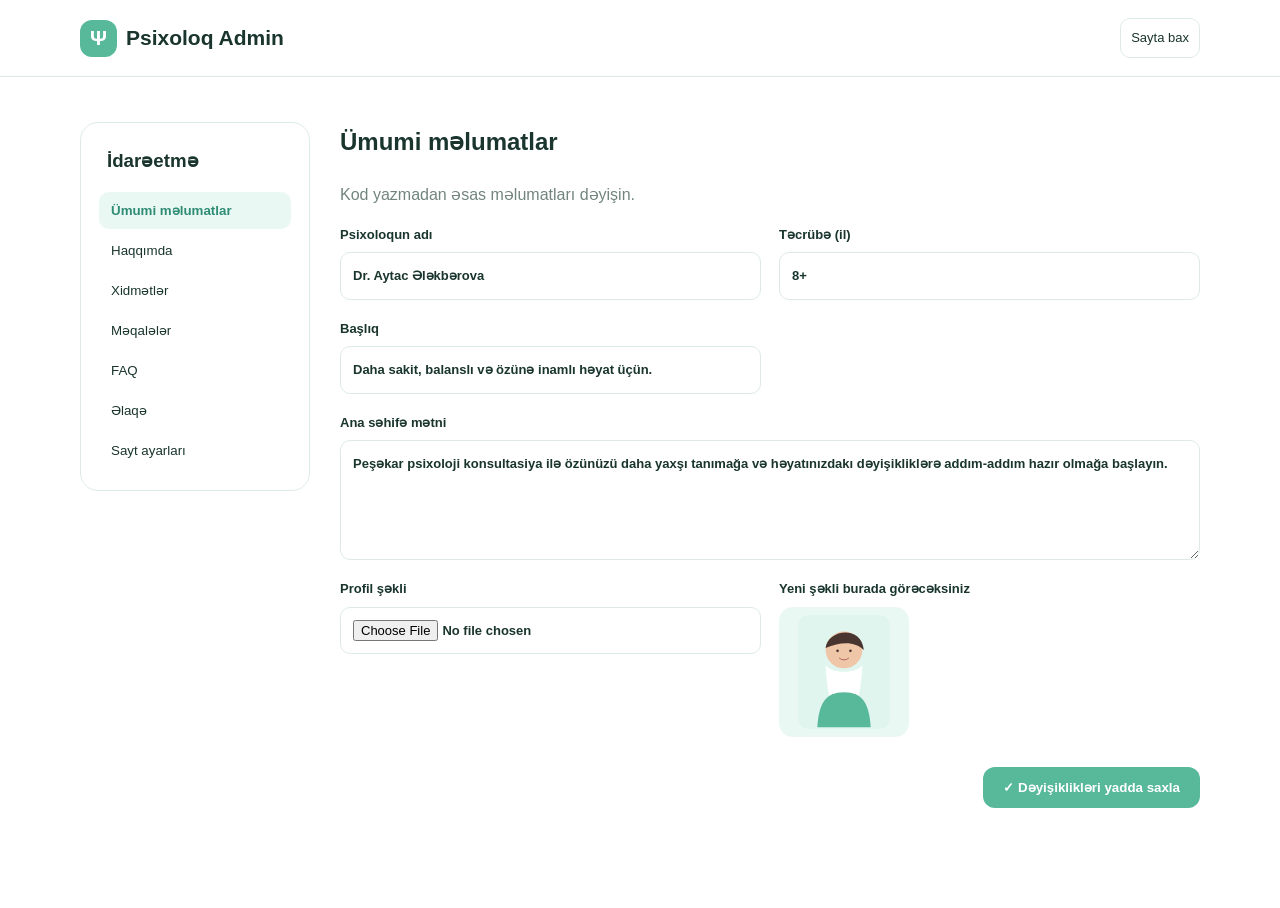
==== admin.html @ 94661ab3 "Ilk versiya" ====
<!DOCTYPE html>
<html lang="az">
<head>
  <meta charset="UTF-8">
  <meta name="viewport" content="width=device-width, initial-scale=1.0">
  <title>Psixoloq Premium — Admin Panel</title>
  <link rel="stylesheet" href="assets/css/style.css">
</head>
<body class="admin-page">
  <header class="header">
    <div class="container nav">
      <a class="logo" href="index.html"><span>Ψ</span> Psixoloq Admin</a>
      <div class="nav-actions"><a class="admin-link" href="index.html">Sayta bax</a></div>
    </div>
  </header>

  <main class="admin-main">
    <div class="container admin-layout">
      <aside class="admin-sidebar">
        <h3>İdarəetmə</h3>
        <button class="side-tab active" data-tab="general">Ümumi məlumatlar</button>
        <button class="side-tab" data-tab="about">Haqqımda</button>
        <button class="side-tab" data-tab="services">Xidmətlər</button>
        <button class="side-tab" data-tab="articles">Məqalələr</button>
        <button class="side-tab" data-tab="faq">FAQ</button>
        <button class="side-tab" data-tab="contact">Əlaqə</button>
        <button class="side-tab" data-tab="settings">Sayt ayarları</button>
      </aside>

      <section class="admin-content">
        <div id="saveMessage" class="save-message">Dəyişikliklər yadda saxlanıldı.</div>

        <div class="admin-tab active" id="tab-general">
          <h1>Ümumi məlumatlar</h1><p class="muted">Kod yazmadan əsas məlumatları dəyişin.</p>
          <div class="form-grid">
            <label>Psixoloqun adı<input id="f-name"></label>
            <label>Təcrübə (il)<input id="f-experience"></label>
            <label>Başlıq<input id="f-heroTitle"></label>
            <label class="full">Ana səhifə mətni<textarea id="f-heroText"></textarea></label>
            <label>Profil şəkli<input id="f-heroImage" type="file" accept="image/*"></label>
            <label>Yeni şəkli burada görəcəksiniz<img id="previewImage" class="admin-preview" src="assets/images/psychologist.svg"></label>
          </div>
        </div>

        <div class="admin-tab" id="tab-about">
          <h1>Haqqımda</h1>
          <div class="form-grid">
            <label>Başlıq<input id="f-aboutTitle"></label>
            <label>Təhsil<input id="f-education"></label>
            <label>İxtisas<input id="f-qualification"></label>
            <label>Seans formatı<input id="f-sessionMode"></label>
            <label class="full">Mətn<textarea id="f-aboutText"></textarea></label>
            <label>Haqqımda şəkli<input id="f-aboutImage" type="file" accept="image/*"></label>
          </div>
        </div>

        <div class="admin-tab" id="tab-services">
          <h1>Xidmətlər / mövzular</h1>
          <div id="serviceEditor"></div>
          <button class="btn btn-primary" id="addService">+ Yeni mövzu</button>
        </div>

        <div class="admin-tab" id="tab-articles">
          <h1>Məqalələr</h1>
          <div id="articleEditor"></div>
          <button class="btn btn-primary" id="addArticle">+ Yeni məqalə</button>
        </div>

        <div class="admin-tab" id="tab-faq">
          <h1>Tez-tez verilən suallar</h1>
          <div id="faqEditor"></div>
          <button class="btn btn-primary" id="addFaq">+ Yeni sual</button>
        </div>

        <div class="admin-tab" id="tab-contact">
          <h1>Əlaqə və sosial şəbəkələr</h1>
          <div class="form-grid">
            <label>WhatsApp nömrəsi<input id="f-whatsapp" placeholder="994501234567"></label>
            <label>Instagram linki<input id="f-instagram"></label>
            <label>Facebook linki<input id="f-facebook"></label>
            <label>YouTube linki<input id="f-youtube"></label>
            <label>TikTok linki<input id="f-tiktok"></label>
          </div>
        </div>

        <div class="admin-tab" id="tab-settings">
          <h1>Sayt ayarları</h1>
          <div class="settings-box">
            <p><strong>3 dil:</strong> Azərbaycan, English, Русский</p>
            <p><strong>Gündüz/gecə modu:</strong> aktivdir</p>
            <p><strong>Responsive:</strong> mobil, planşet və kompüter üçün uyğunlaşdırılıb</p>
            <p><strong>Məlumat saxlama:</strong> demo versiyada brauzerin localStorage yaddaşından istifadə olunur.</p>
          </div>
          <button class="btn btn-danger" id="resetBtn">Demo məlumatlarını sıfırla</button>
        </div>

        <div class="admin-save-bar"><button id="saveBtn" class="btn btn-primary">✓ Dəyişiklikləri yadda saxla</button></div>
      </section>
    </div>
  </main>
  <script src="assets/js/data.js"></script>
  <script src="assets/js/admin.js"></script>
</body>
</html>
---- assets/css/style.css ----
:root{--green:#58b89a;--green-dark:#2e8c73;--green-soft:#eaf8f3;--white:#fff;--text:#19352d;--muted:#71847e;--bg:#fff;--border:#dcebe5;--shadow:0 18px 50px rgba(39,105,87,.10)}
*{box-sizing:border-box}html{scroll-behavior:smooth}body{margin:0;font-family:Inter,Segoe UI,Arial,sans-serif;background:var(--bg);color:var(--text);line-height:1.65}body.dark{--bg:#0d1916;--white:#14231f;--text:#e8f5f0;--muted:#9db2ab;--border:#29443b;--green-soft:#122d25;--shadow:0 18px 50px rgba(0,0,0,.22)}a{text-decoration:none;color:inherit}.container{width:min(1120px,92%);margin:auto}.header{position:sticky;top:0;z-index:50;background:color-mix(in srgb,var(--bg) 92%,transparent);backdrop-filter:blur(14px);border-bottom:1px solid var(--border)}.nav{height:76px;display:flex;align-items:center;justify-content:space-between;gap:22px}.logo{font-size:21px;font-weight:800;display:flex;align-items:center;gap:9px}.logo span{width:37px;height:37px;border-radius:12px;background:var(--green);color:white;display:grid;place-items:center}.nav nav{display:flex;gap:24px;font-size:14px;font-weight:600}.nav nav a:hover{color:var(--green-dark)}.nav-actions{display:flex;align-items:center;gap:9px}.nav-actions select,.icon-btn,.admin-link{border:1px solid var(--border);background:var(--bg);color:var(--text);border-radius:10px;padding:8px 10px}.icon-btn{cursor:pointer}.admin-link{font-size:13px}.menu-btn{display:none;background:none;border:0;color:var(--text);font-size:24px}.hero{padding:90px 0 80px;background:radial-gradient(circle at 85% 15%,var(--green-soft),transparent 36%)}.hero-grid{display:grid;grid-template-columns:1.08fr .92fr;align-items:center;gap:70px}.eyebrow,.section-label{color:var(--green-dark);font-weight:800;font-size:13px;letter-spacing:.08em;text-transform:uppercase}.hero h1{font-size:clamp(42px,5vw,68px);line-height:1.08;margin:17px 0 22px;letter-spacing:-2px}.hero p{font-size:18px;color:var(--muted);max-width:640px}.hero-actions{display:flex;gap:12px;margin:30px 0}.btn{display:inline-flex;align-items:center;justify-content:center;border:0;border-radius:12px;padding:13px 20px;font-weight:800;cursor:pointer}.btn-primary{background:var(--green);color:#fff}.btn-primary:hover{background:var(--green-dark)}.btn-secondary{border:1px solid var(--border);background:var(--bg)}.trust-row{display:flex;gap:38px;margin-top:35px}.trust-row div{display:flex;flex-direction:column}.trust-row strong{font-size:22px}.trust-row span{font-size:12px;color:var(--muted)}.hero-photo-wrap{position:relative;background:var(--green-soft);border-radius:42% 42% 18% 18%;padding:20px;min-height:500px;display:grid;place-items:center;box-shadow:var(--shadow)}.hero-photo-wrap img{width:82%;max-height:510px;object-fit:contain;z-index:2}.floating-card{position:absolute;left:-35px;bottom:35px;background:var(--bg);padding:15px 18px;border-radius:16px;display:flex;gap:10px;align-items:center;box-shadow:var(--shadow);z-index:3}.floating-card small{display:block;color:var(--muted);font-size:11px}.check{width:32px;height:32px;border-radius:50%;background:var(--green-soft);color:var(--green-dark);display:grid;place-items:center}.section{padding:95px 0}.soft{background:var(--green-soft)}.about-grid{display:grid;grid-template-columns:.85fr 1.15fr;gap:75px;align-items:center}.section-image{background:var(--green-soft);border-radius:30px;padding:35px;text-align:center}.section-image img{max-width:100%;height:420px;object-fit:contain}.section h2{font-size:42px;line-height:1.15;margin:12px 0 18px}.section p{color:var(--muted)}.info-cards{display:grid;grid-template-columns:repeat(3,1fr);gap:12px;margin-top:28px}.info-card{padding:16px;border:1px solid var(--border);border-radius:14px}.info-card b,.info-card span{display:block}.info-card span{font-size:12px;color:var(--muted);margin-top:3px}.section-heading{display:flex;justify-content:space-between;align-items:end;gap:40px;margin-bottom:35px}.section-heading>p{max-width:430px}.cards-grid{display:grid;grid-template-columns:repeat(4,1fr);gap:16px}.topic-card{padding:25px;background:var(--bg);border:1px solid var(--border);border-radius:20px;transition:.2s}.topic-card:hover{transform:translateY(-4px);box-shadow:var(--shadow)}.topic-icon{width:45px;height:45px;border-radius:14px;background:var(--green-soft);display:grid;place-items:center;font-size:21px;margin-bottom:20px}.topic-card h3{font-size:17px;margin:0 0 7px}.topic-card p{font-size:13px;margin:0}.articles-grid{display:grid;grid-template-columns:repeat(3,1fr);gap:18px}.article-card{border:1px solid var(--border);border-radius:20px;overflow:hidden;background:var(--bg)}.article-card img{width:100%;height:190px;object-fit:cover;background:var(--green-soft)}.article-body{padding:20px}.article-body h3{margin:0 0 8px}.article-body p{font-size:13px}.center-heading{text-align:center;margin-bottom:35px}.narrow{max-width:850px}.faq-list{display:grid;gap:12px}.faq-item{border:1px solid var(--border);background:var(--bg);border-radius:14px;padding:18px 20px}.faq-q{display:flex;justify-content:space-between;font-weight:800;cursor:pointer}.faq-a{display:none;color:var(--muted);padding-top:12px}.faq-item.open .faq-a{display:block}.contact-section{padding-top:50px}.contact-box{background:var(--green-dark);color:white;border-radius:28px;padding:45px;display:flex;align-items:center;justify-content:space-between;gap:30px}.contact-box p{color:#d8eee7}.light-label{color:#b9eadb}.contact-actions{display:flex;gap:10px}.btn-white{background:white;color:var(--green-dark)}.btn-outline-white{border:1px solid rgba(255,255,255,.5);color:white}.footer{padding:25px 0;border-top:1px solid var(--border)}.footer-inner{display:flex;justify-content:space-between;color:var(--muted);font-size:13px}
.admin-main{padding:45px 0 100px}.admin-layout{display:grid;grid-template-columns:230px 1fr;gap:30px}.admin-sidebar{position:sticky;top:100px;align-self:start;border:1px solid var(--border);padding:18px;border-radius:18px;background:var(--bg)}.admin-sidebar h3{margin:5px 8px 15px}.side-tab{display:block;width:100%;text-align:left;padding:11px 12px;border:0;background:none;color:var(--text);border-radius:10px;cursor:pointer;margin:3px 0}.side-tab.active,.side-tab:hover{background:var(--green-soft);color:var(--green-dark);font-weight:700}.admin-content{min-width:0}.admin-tab{display:none}.admin-tab.active{display:block}.admin-tab h1{margin-top:0}.muted{color:var(--muted)}.form-grid{display:grid;grid-template-columns:1fr 1fr;gap:18px}.form-grid label{display:flex;flex-direction:column;gap:7px;font-weight:700;font-size:13px}.form-grid .full{grid-column:1/-1}input,textarea{font:inherit;padding:12px;border:1px solid var(--border);border-radius:10px;background:var(--bg);color:var(--text);outline:none}textarea{min-height:120px;resize:vertical}.admin-preview{width:130px;height:130px;object-fit:contain;background:var(--green-soft);border-radius:14px;padding:8px}.editor-card{border:1px solid var(--border);padding:18px;border-radius:16px;margin-bottom:14px;background:var(--bg)}.editor-card .grid{display:grid;grid-template-columns:1fr 1fr;gap:12px}.editor-card label{display:flex;flex-direction:column;gap:5px;font-size:12px;font-weight:700}.editor-card .full{grid-column:1/-1}.remove-btn{margin-top:12px;border:0;background:#ffe9e9;color:#b93838;padding:9px 12px;border-radius:9px;cursor:pointer}.settings-box{padding:22px;border:1px solid var(--border);border-radius:16px;margin:20px 0}.btn-danger{background:#c94c4c;color:white}.admin-save-bar{position:sticky;bottom:15px;margin-top:30px;display:flex;justify-content:flex-end}.save-message{position:fixed;right:25px;top:90px;background:var(--green-dark);color:white;padding:12px 18px;border-radius:10px;display:none;z-index:99}.save-message.show{display:block}
@media(max-width:900px){.nav nav{display:none}.menu-btn{display:block}.nav nav.open{display:flex;position:absolute;left:4%;right:4%;top:70px;background:var(--bg);border:1px solid var(--border);padding:18px;border-radius:14px;flex-direction:column}.hero-grid,.about-grid{grid-template-columns:1fr}.hero{padding-top:55px}.hero-photo-wrap{min-height:390px;max-width:560px;margin:auto}.cards-grid{grid-template-columns:repeat(2,1fr)}.articles-grid{grid-template-columns:1fr 1fr}.admin-layout{grid-template-columns:1fr}.admin-sidebar{position:static}.admin-sidebar{display:grid;grid-template-columns:repeat(2,1fr);gap:4px}.admin-sidebar h3{grid-column:1/-1}.contact-box{flex-direction:column;align-items:flex-start}}
@media(max-width:600px){.container{width:min(94%,1120px)}.nav{height:66px}.nav-actions .admin-link{display:none}.hero h1{font-size:40px}.hero p{font-size:16px}.hero-actions,.contact-actions{flex-direction:column}.trust-row{gap:20px}.floating-card{left:8px;bottom:15px}.section{padding:65px 0}.section h2{font-size:32px}.info-cards,.cards-grid,.articles-grid,.form-grid,.editor-card .grid{grid-template-columns:1fr}.form-grid .full,.editor-card .full{grid-column:auto}.section-heading{display:block}.contact-box{padding:30px}.admin-sidebar{grid-template-columns:1fr}.admin-save-bar{justify-content:stretch}.admin-save-bar .btn{width:100%}}
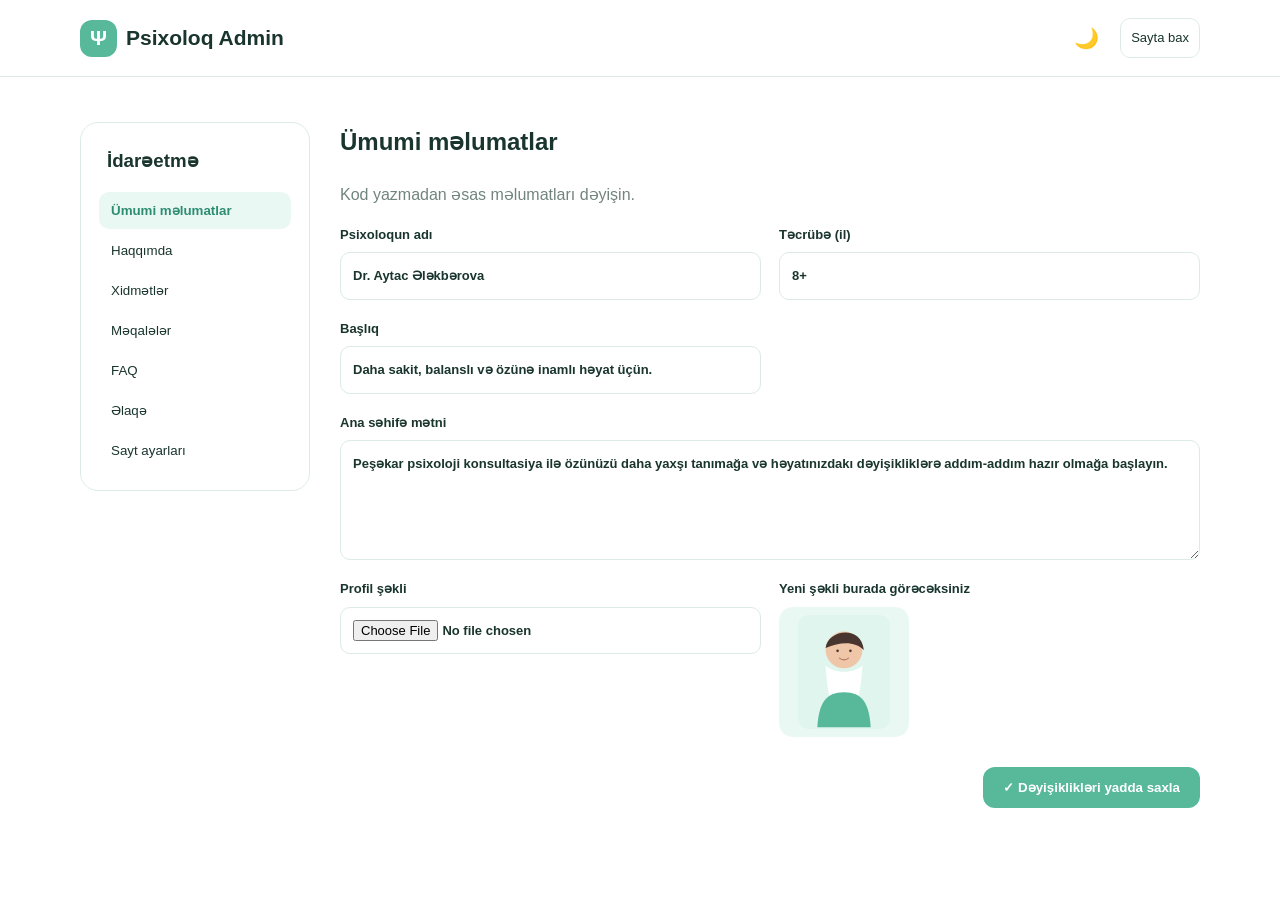
==== commit acc11d0e: "Admin theme toggle" ====
--- a/admin.html
+++ b/admin.html
@@ -10,7 +10,12 @@
   <header class="header">
     <div class="container nav">
       <a class="logo" href="index.html"><span>Ψ</span> Psixoloq Admin</a>
-      <div class="nav-actions"><a class="admin-link" href="index.html">Sayta bax</a></div>
+   <div class="nav-actions">
+  <button id="adminThemeBtn" class="admin-theme-btn" type="button" title="Gecə/Gündüz rejimi">
+    🌙
+  </button>
+  <a class="admin-link" href="index.html">Sayta bax</a>
+</div>
     </div>
   </header>
 
@@ -101,4 +106,4 @@
   <script src="assets/js/data.js"></script>
   <script src="assets/js/admin.js"></script>
 </body>
-</html>+</html>
--- a/assets/css/style.css
+++ b/assets/css/style.css
@@ -3,3 +3,83 @@
 .admin-main{padding:45px 0 100px}.admin-layout{display:grid;grid-template-columns:230px 1fr;gap:30px}.admin-sidebar{position:sticky;top:100px;align-self:start;border:1px solid var(--border);padding:18px;border-radius:18px;background:var(--bg)}.admin-sidebar h3{margin:5px 8px 15px}.side-tab{display:block;width:100%;text-align:left;padding:11px 12px;border:0;background:none;color:var(--text);border-radius:10px;cursor:pointer;margin:3px 0}.side-tab.active,.side-tab:hover{background:var(--green-soft);color:var(--green-dark);font-weight:700}.admin-content{min-width:0}.admin-tab{display:none}.admin-tab.active{display:block}.admin-tab h1{margin-top:0}.muted{color:var(--muted)}.form-grid{display:grid;grid-template-columns:1fr 1fr;gap:18px}.form-grid label{display:flex;flex-direction:column;gap:7px;font-weight:700;font-size:13px}.form-grid .full{grid-column:1/-1}input,textarea{font:inherit;padding:12px;border:1px solid var(--border);border-radius:10px;background:var(--bg);color:var(--text);outline:none}textarea{min-height:120px;resize:vertical}.admin-preview{width:130px;height:130px;object-fit:contain;background:var(--green-soft);border-radius:14px;padding:8px}.editor-card{border:1px solid var(--border);padding:18px;border-radius:16px;margin-bottom:14px;background:var(--bg)}.editor-card .grid{display:grid;grid-template-columns:1fr 1fr;gap:12px}.editor-card label{display:flex;flex-direction:column;gap:5px;font-size:12px;font-weight:700}.editor-card .full{grid-column:1/-1}.remove-btn{margin-top:12px;border:0;background:#ffe9e9;color:#b93838;padding:9px 12px;border-radius:9px;cursor:pointer}.settings-box{padding:22px;border:1px solid var(--border);border-radius:16px;margin:20px 0}.btn-danger{background:#c94c4c;color:white}.admin-save-bar{position:sticky;bottom:15px;margin-top:30px;display:flex;justify-content:flex-end}.save-message{position:fixed;right:25px;top:90px;background:var(--green-dark);color:white;padding:12px 18px;border-radius:10px;display:none;z-index:99}.save-message.show{display:block}
 @media(max-width:900px){.nav nav{display:none}.menu-btn{display:block}.nav nav.open{display:flex;position:absolute;left:4%;right:4%;top:70px;background:var(--bg);border:1px solid var(--border);padding:18px;border-radius:14px;flex-direction:column}.hero-grid,.about-grid{grid-template-columns:1fr}.hero{padding-top:55px}.hero-photo-wrap{min-height:390px;max-width:560px;margin:auto}.cards-grid{grid-template-columns:repeat(2,1fr)}.articles-grid{grid-template-columns:1fr 1fr}.admin-layout{grid-template-columns:1fr}.admin-sidebar{position:static}.admin-sidebar{display:grid;grid-template-columns:repeat(2,1fr);gap:4px}.admin-sidebar h3{grid-column:1/-1}.contact-box{flex-direction:column;align-items:flex-start}}
 @media(max-width:600px){.container{width:min(94%,1120px)}.nav{height:66px}.nav-actions .admin-link{display:none}.hero h1{font-size:40px}.hero p{font-size:16px}.hero-actions,.contact-actions{flex-direction:column}.trust-row{gap:20px}.floating-card{left:8px;bottom:15px}.section{padding:65px 0}.section h2{font-size:32px}.info-cards,.cards-grid,.articles-grid,.form-grid,.editor-card .grid{grid-template-columns:1fr}.form-grid .full,.editor-card .full{grid-column:auto}.section-heading{display:block}.contact-box{padding:30px}.admin-sidebar{grid-template-columns:1fr}.admin-save-bar{justify-content:stretch}.admin-save-bar .btn{width:100%}}
+/* =========================
+   ADMIN DARK / LIGHT MODE
+   ========================= */
+
+.admin-theme-btn {
+  border: 0;
+  background: transparent;
+  font-size: 20px;
+  cursor: pointer;
+  padding: 8px 12px;
+  border-radius: 10px;
+  transition: 0.2s ease;
+}
+
+.admin-theme-btn:hover {
+  background: rgba(127, 127, 127, 0.12);
+}
+
+/* Dark mode */
+
+body.admin-dark {
+  background: #111827;
+  color: #f3f4f6;
+}
+
+body.admin-dark .header {
+  background: #111827;
+  border-color: #374151;
+}
+
+body.admin-dark .logo,
+body.admin-dark h1,
+body.admin-dark h2,
+body.admin-dark h3,
+body.admin-dark label,
+body.admin-dark p {
+  color: #f3f4f6;
+}
+
+body.admin-dark .admin-sidebar {
+  background: #1f2937;
+  border-color: #374151;
+}
+
+body.admin-dark .admin-content {
+  background: #111827;
+}
+
+body.admin-dark .editor-card,
+body.admin-dark .settings-box {
+  background: #1f2937;
+  border-color: #374151;
+}
+
+body.admin-dark input,
+body.admin-dark textarea,
+body.admin-dark select {
+  background: #111827;
+  color: #f3f4f6;
+  border-color: #4b5563;
+}
+
+body.admin-dark .side-tab {
+  color: #d1d5db;
+}
+
+body.admin-dark .side-tab:hover,
+body.admin-dark .side-tab.active {
+  background: #374151;
+  color: #ffffff;
+}
+
+body.admin-dark .muted {
+  color: #9ca3af;
+}
+
+body.admin-dark .admin-save-bar {
+  background: #1f2937;
+  border-color: #374151;
+}
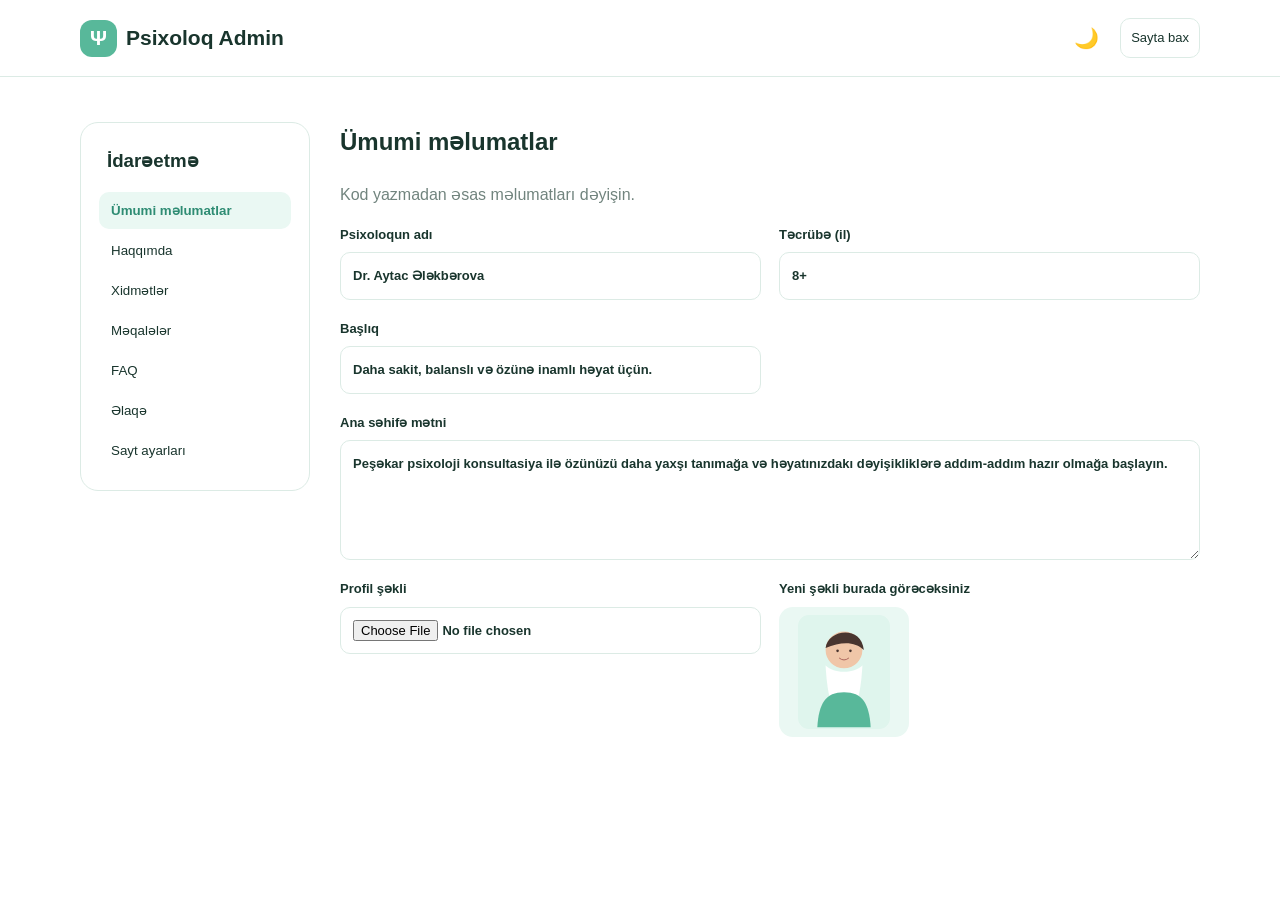
==== commit cb5c5efb: "Improve social media settings" ====
--- a/admin.html
+++ b/admin.html
@@ -80,12 +80,55 @@
         <div class="admin-tab" id="tab-contact">
           <h1>Əlaqə və sosial şəbəkələr</h1>
           <div class="form-grid">
-            <label>WhatsApp nömrəsi<input id="f-whatsapp" placeholder="994501234567"></label>
-            <label>Instagram linki<input id="f-instagram"></label>
-            <label>Facebook linki<input id="f-facebook"></label>
-            <label>YouTube linki<input id="f-youtube"></label>
-            <label>TikTok linki<input id="f-tiktok"></label>
-          </div>
+           <div class="form-grid">
+
+  <label>
+    WhatsApp nömrəsi
+    <input
+      id="f-whatsapp"
+      type="text"
+      placeholder="994501234567"
+    >
+    <small>+ işarəsi olmadan yazın.</small>
+  </label>
+
+  <label>
+    Instagram
+    <input
+      id="f-instagram"
+      type="url"
+      placeholder="https://instagram.com/istifadeci"
+    >
+  </label>
+
+  <label>
+    TikTok
+    <input
+      id="f-tiktok"
+      type="url"
+      placeholder="https://tiktok.com/@istifadeci"
+    >
+  </label>
+
+  <label>
+    YouTube
+    <input
+      id="f-youtube"
+      type="url"
+      placeholder="https://youtube.com/@kanal"
+    >
+  </label>
+
+  <label>
+    Facebook
+    <input
+      id="f-facebook"
+      type="url"
+      placeholder="https://facebook.com/istifadeci"
+    >
+  </label>
+
+</div>
         </div>
 
         <div class="admin-tab" id="tab-settings">
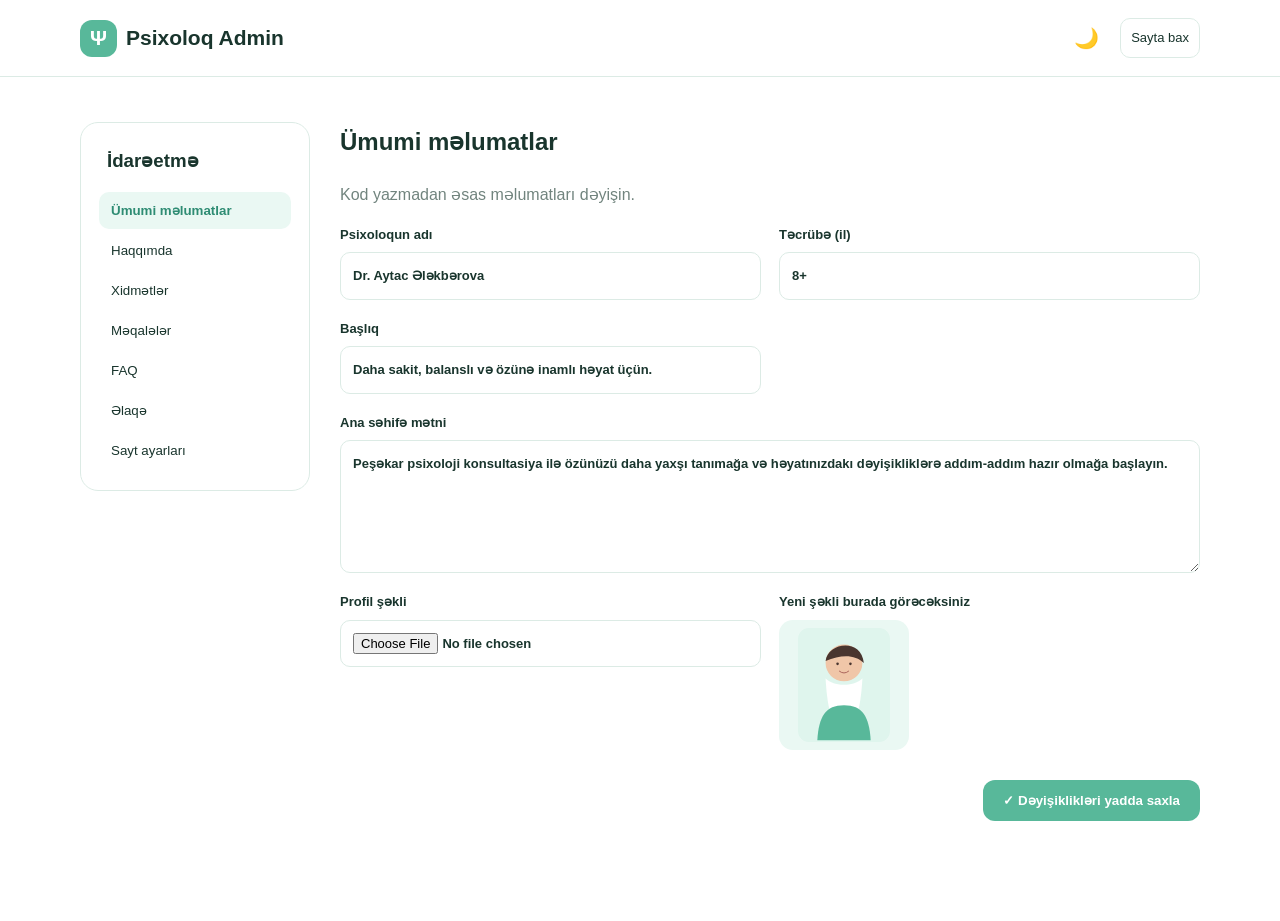
==== commit 83b37349: "Update admin.html" ====
--- a/admin.html
+++ b/admin.html
@@ -3,150 +3,528 @@
 <head>
   <meta charset="UTF-8">
   <meta name="viewport" content="width=device-width, initial-scale=1.0">
+
   <title>Psixoloq Premium — Admin Panel</title>
+
   <link rel="stylesheet" href="assets/css/style.css">
 </head>
+
 <body class="admin-page">
+
+  <!-- HEADER -->
   <header class="header">
     <div class="container nav">
-      <a class="logo" href="index.html"><span>Ψ</span> Psixoloq Admin</a>
-   <div class="nav-actions">
-  <button id="adminThemeBtn" class="admin-theme-btn" type="button" title="Gecə/Gündüz rejimi">
-    🌙
-  </button>
-  <a class="admin-link" href="index.html">Sayta bax</a>
-</div>
+
+      <a class="logo" href="index.html">
+        <span>Ψ</span> Psixoloq Admin
+      </a>
+
+      <div class="nav-actions">
+
+        <button
+          id="adminThemeBtn"
+          class="admin-theme-btn"
+          type="button"
+          title="Gecə/Gündüz rejimi"
+        >
+          🌙
+        </button>
+
+        <a class="admin-link" href="index.html">
+          Sayta bax
+        </a>
+
+      </div>
+
     </div>
   </header>
 
+
+  <!-- MAIN -->
   <main class="admin-main">
+
     <div class="container admin-layout">
+
+
+      <!-- SIDEBAR -->
       <aside class="admin-sidebar">
+
         <h3>İdarəetmə</h3>
-        <button class="side-tab active" data-tab="general">Ümumi məlumatlar</button>
-        <button class="side-tab" data-tab="about">Haqqımda</button>
-        <button class="side-tab" data-tab="services">Xidmətlər</button>
-        <button class="side-tab" data-tab="articles">Məqalələr</button>
-        <button class="side-tab" data-tab="faq">FAQ</button>
-        <button class="side-tab" data-tab="contact">Əlaqə</button>
-        <button class="side-tab" data-tab="settings">Sayt ayarları</button>
+
+        <button
+          class="side-tab active"
+          data-tab="general"
+          type="button"
+        >
+          Ümumi məlumatlar
+        </button>
+
+        <button
+          class="side-tab"
+          data-tab="about"
+          type="button"
+        >
+          Haqqımda
+        </button>
+
+        <button
+          class="side-tab"
+          data-tab="services"
+          type="button"
+        >
+          Xidmətlər
+        </button>
+
+        <button
+          class="side-tab"
+          data-tab="articles"
+          type="button"
+        >
+          Məqalələr
+        </button>
+
+        <button
+          class="side-tab"
+          data-tab="faq"
+          type="button"
+        >
+          FAQ
+        </button>
+
+        <button
+          class="side-tab"
+          data-tab="contact"
+          type="button"
+        >
+          Əlaqə
+        </button>
+
+        <button
+          class="side-tab"
+          data-tab="settings"
+          type="button"
+        >
+          Sayt ayarları
+        </button>
+
       </aside>
 
+
+      <!-- CONTENT -->
       <section class="admin-content">
-        <div id="saveMessage" class="save-message">Dəyişikliklər yadda saxlanıldı.</div>
-
-        <div class="admin-tab active" id="tab-general">
-          <h1>Ümumi məlumatlar</h1><p class="muted">Kod yazmadan əsas məlumatları dəyişin.</p>
+
+
+        <!-- SAVE MESSAGE -->
+        <div
+          id="saveMessage"
+          class="save-message"
+        >
+          Dəyişikliklər yadda saxlanıldı.
+        </div>
+
+
+
+        <!-- ========================= -->
+        <!-- ÜMUMİ MƏLUMATLAR -->
+        <!-- ========================= -->
+
+        <div
+          class="admin-tab active"
+          id="tab-general"
+        >
+
+          <h1>Ümumi məlumatlar</h1>
+
+          <p class="muted">
+            Kod yazmadan əsas məlumatları dəyişin.
+          </p>
+
+
           <div class="form-grid">
-            <label>Psixoloqun adı<input id="f-name"></label>
-            <label>Təcrübə (il)<input id="f-experience"></label>
-            <label>Başlıq<input id="f-heroTitle"></label>
-            <label class="full">Ana səhifə mətni<textarea id="f-heroText"></textarea></label>
-            <label>Profil şəkli<input id="f-heroImage" type="file" accept="image/*"></label>
-            <label>Yeni şəkli burada görəcəksiniz<img id="previewImage" class="admin-preview" src="assets/images/psychologist.svg"></label>
+
+
+            <label>
+              Psixoloqun adı
+
+              <input
+                id="f-name"
+                type="text"
+                placeholder="Psixoloqun adı"
+              >
+            </label>
+
+
+            <label>
+              Təcrübə (il)
+
+              <input
+                id="f-experience"
+                type="text"
+                placeholder="5"
+              >
+            </label>
+
+
+            <label>
+              Başlıq
+
+              <input
+                id="f-heroTitle"
+                type="text"
+                placeholder="Psixoloq"
+              >
+            </label>
+
+
+            <label class="full">
+              Ana səhifə mətni
+
+              <textarea
+                id="f-heroText"
+                rows="5"
+                placeholder="Haqqınızda qısa məlumat..."
+              ></textarea>
+            </label>
+
+
+            <!-- HERO IMAGE -->
+            <label>
+              Profil şəkli
+
+              <input
+                id="f-heroImage"
+                type="file"
+                accept="image/*"
+              >
+            </label>
+
+
+            <label>
+              Yeni şəkli burada görəcəksiniz
+
+              <img
+                id="previewImage"
+                class="admin-preview"
+                src="assets/images/psychologist.svg"
+                alt="Profil şəkli önizləməsi"
+              >
+            </label>
+
+
           </div>
-        </div>
-
-        <div class="admin-tab" id="tab-about">
+
+        </div>
+
+
+
+        <!-- ========================= -->
+        <!-- HAQQIMDA -->
+        <!-- ========================= -->
+
+        <div
+          class="admin-tab"
+          id="tab-about"
+        >
+
           <h1>Haqqımda</h1>
+
+          <p class="muted">
+            Haqqımda bölməsində görünəcək məlumatları dəyişin.
+          </p>
+
+
           <div class="form-grid">
-            <label>Başlıq<input id="f-aboutTitle"></label>
-            <label>Təhsil<input id="f-education"></label>
-            <label>İxtisas<input id="f-qualification"></label>
-            <label>Seans formatı<input id="f-sessionMode"></label>
-            <label class="full">Mətn<textarea id="f-aboutText"></textarea></label>
-            <label>Haqqımda şəkli<input id="f-aboutImage" type="file" accept="image/*"></label>
+
+
+            <!-- ABOUT IMAGE -->
+            <label>
+
+              Haqqımda şəkli
+
+              <input
+                id="f-aboutImage"
+                type="file"
+                accept="image/*"
+              >
+
+              <small>
+                JPG, PNG və digər şəkil formatlarını seçə bilərsiniz.
+              </small>
+
+            </label>
+
+
+            <!-- ABOUT PREVIEW -->
+            <label>
+
+              Şəkil önizləməsi
+
+              <img
+                id="aboutPreviewImage"
+                class="admin-preview"
+                src="assets/images/psychologist.svg"
+                alt="Haqqımda şəkli"
+              >
+
+            </label>
+
+
           </div>
-        </div>
-
-        <div class="admin-tab" id="tab-services">
+
+        </div>
+
+
+
+        <!-- ========================= -->
+        <!-- XİDMƏTLƏR -->
+        <!-- ========================= -->
+
+        <div
+          class="admin-tab"
+          id="tab-services"
+        >
+
           <h1>Xidmətlər / mövzular</h1>
+
           <div id="serviceEditor"></div>
-          <button class="btn btn-primary" id="addService">+ Yeni mövzu</button>
-        </div>
-
-        <div class="admin-tab" id="tab-articles">
+
+          <button
+            class="btn btn-primary"
+            id="addService"
+            type="button"
+          >
+            + Yeni mövzu
+          </button>
+
+        </div>
+
+
+
+        <!-- ========================= -->
+        <!-- MƏQALƏLƏR -->
+        <!-- ========================= -->
+
+        <div
+          class="admin-tab"
+          id="tab-articles"
+        >
+
           <h1>Məqalələr</h1>
+
           <div id="articleEditor"></div>
-          <button class="btn btn-primary" id="addArticle">+ Yeni məqalə</button>
-        </div>
-
-        <div class="admin-tab" id="tab-faq">
+
+          <button
+            class="btn btn-primary"
+            id="addArticle"
+            type="button"
+          >
+            + Yeni məqalə
+          </button>
+
+        </div>
+
+
+
+        <!-- ========================= -->
+        <!-- FAQ -->
+        <!-- ========================= -->
+
+        <div
+          class="admin-tab"
+          id="tab-faq"
+        >
+
           <h1>Tez-tez verilən suallar</h1>
+
           <div id="faqEditor"></div>
-          <button class="btn btn-primary" id="addFaq">+ Yeni sual</button>
-        </div>
-
-        <div class="admin-tab" id="tab-contact">
+
+          <button
+            class="btn btn-primary"
+            id="addFaq"
+            type="button"
+          >
+            + Yeni sual
+          </button>
+
+        </div>
+
+
+
+        <!-- ========================= -->
+        <!-- ƏLAQƏ -->
+        <!-- ========================= -->
+
+        <div
+          class="admin-tab"
+          id="tab-contact"
+        >
+
           <h1>Əlaqə və sosial şəbəkələr</h1>
+
+
           <div class="form-grid">
-           <div class="form-grid">
-
-  <label>
-    WhatsApp nömrəsi
-    <input
-      id="f-whatsapp"
-      type="text"
-      placeholder="994501234567"
-    >
-    <small>+ işarəsi olmadan yazın.</small>
-  </label>
-
-  <label>
-    Instagram
-    <input
-      id="f-instagram"
-      type="url"
-      placeholder="https://instagram.com/istifadeci"
-    >
-  </label>
-
-  <label>
-    TikTok
-    <input
-      id="f-tiktok"
-      type="url"
-      placeholder="https://tiktok.com/@istifadeci"
-    >
-  </label>
-
-  <label>
-    YouTube
-    <input
-      id="f-youtube"
-      type="url"
-      placeholder="https://youtube.com/@kanal"
-    >
-  </label>
-
-  <label>
-    Facebook
-    <input
-      id="f-facebook"
-      type="url"
-      placeholder="https://facebook.com/istifadeci"
-    >
-  </label>
-
-</div>
-        </div>
-
-        <div class="admin-tab" id="tab-settings">
+
+
+            <!-- WHATSAPP -->
+            <label>
+
+              WhatsApp nömrəsi
+
+              <input
+                id="f-whatsapp"
+                type="text"
+                placeholder="994501234567"
+              >
+
+              <small>
+                + işarəsi olmadan yazın.
+              </small>
+
+            </label>
+
+
+            <!-- INSTAGRAM -->
+            <label>
+
+              Instagram
+
+              <input
+                id="f-instagram"
+                type="url"
+                placeholder="https://instagram.com/istifadeci"
+              >
+
+            </label>
+
+
+            <!-- TIKTOK -->
+            <label>
+
+              TikTok
+
+              <input
+                id="f-tiktok"
+                type="url"
+                placeholder="https://tiktok.com/@istifadeci"
+              >
+
+            </label>
+
+
+            <!-- YOUTUBE -->
+            <label>
+
+              YouTube
+
+              <input
+                id="f-youtube"
+                type="url"
+                placeholder="https://youtube.com/@kanal"
+              >
+
+            </label>
+
+
+            <!-- FACEBOOK -->
+            <label>
+
+              Facebook
+
+              <input
+                id="f-facebook"
+                type="url"
+                placeholder="https://facebook.com/istifadeci"
+              >
+
+            </label>
+
+
+          </div>
+
+        </div>
+
+
+
+        <!-- ========================= -->
+        <!-- SAYT AYARLARI -->
+        <!-- ========================= -->
+
+        <div
+          class="admin-tab"
+          id="tab-settings"
+        >
+
           <h1>Sayt ayarları</h1>
+
+
           <div class="settings-box">
-            <p><strong>3 dil:</strong> Azərbaycan, English, Русский</p>
-            <p><strong>Gündüz/gecə modu:</strong> aktivdir</p>
-            <p><strong>Responsive:</strong> mobil, planşet və kompüter üçün uyğunlaşdırılıb</p>
-            <p><strong>Məlumat saxlama:</strong> demo versiyada brauzerin localStorage yaddaşından istifadə olunur.</p>
+
+            <p>
+              <strong>3 dil:</strong>
+              Azərbaycan, English, Русский
+            </p>
+
+            <p>
+              <strong>Gündüz/gecə modu:</strong>
+              aktivdir
+            </p>
+
+            <p>
+              <strong>Responsive:</strong>
+              mobil, planşet və kompüter üçün uyğunlaşdırılıb
+            </p>
+
+            <p>
+              <strong>Məlumat saxlama:</strong>
+              demo versiyada brauzerin localStorage yaddaşından istifadə olunur.
+            </p>
+
           </div>
-          <button class="btn btn-danger" id="resetBtn">Demo məlumatlarını sıfırla</button>
-        </div>
-
-        <div class="admin-save-bar"><button id="saveBtn" class="btn btn-primary">✓ Dəyişiklikləri yadda saxla</button></div>
+
+
+          <button
+            class="btn btn-danger"
+            id="resetBtn"
+            type="button"
+          >
+            Demo məlumatlarını sıfırla
+          </button>
+
+        </div>
+
+
+
+        <!-- ========================= -->
+        <!-- SAVE BAR -->
+        <!-- ========================= -->
+
+        <div class="admin-save-bar">
+
+          <button
+            id="saveBtn"
+            class="btn btn-primary"
+            type="button"
+          >
+            ✓ Dəyişiklikləri yadda saxla
+          </button>
+
+        </div>
+
+
       </section>
+
     </div>
+
   </main>
+
+
+
+  <!-- JAVASCRIPT -->
+
   <script src="assets/js/data.js"></script>
+
   <script src="assets/js/admin.js"></script>
+
+
 </body>
 </html>
